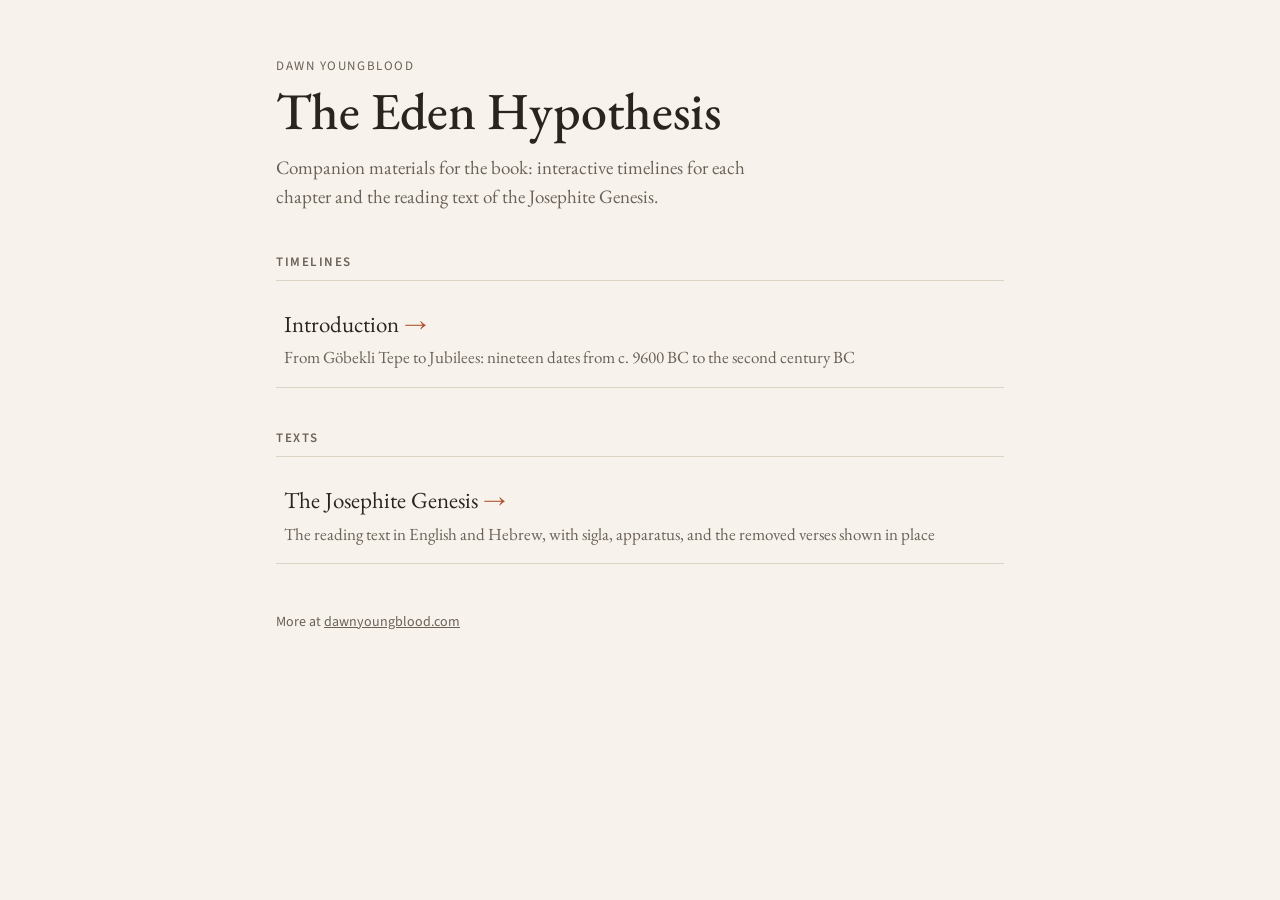
==== index.html @ b76349f7 "Set up companion site: home page, introduction timeline, Josephite Genesis Co-Authored-By: Claude Op" ====
<!doctype html>
<html lang="en">
<head>
<meta charset="utf-8">
<meta name="viewport" content="width=device-width, initial-scale=1">
<title>The Eden Hypothesis</title>
<meta name="description" content="Companion materials for The Eden Hypothesis by Dawn Youngblood: interactive timelines and the Josephite Genesis reading text.">
<link rel="preconnect" href="https://fonts.googleapis.com">
<link rel="preconnect" href="https://fonts.gstatic.com" crossorigin>
<link href="https://fonts.googleapis.com/css2?family=EB+Garamond:ital,wght@0,400;0,500;1,400&family=Source+Sans+3:wght@400;600&display=swap" rel="stylesheet">
<style>
:root{--bg:#f7f3ec;--surface:#fffdf8;--ink:#2a241d;--muted:#6b6157;--rule:#ddd3c4;--accent:#b0502a;
  --serif:"EB Garamond",Garamond,Georgia,serif;--sans:"Source Sans 3",system-ui,-apple-system,"Segoe UI",sans-serif}
@media (prefers-color-scheme: dark){:root:not([data-theme="light"]){--bg:#1b1815;--surface:#24201c;--ink:#ede6db;--muted:#a99e90;--rule:#3b342d;--accent:#e2865c}}
:root[data-theme="dark"]{--bg:#1b1815;--surface:#24201c;--ink:#ede6db;--muted:#a99e90;--rule:#3b342d;--accent:#e2865c}
*{box-sizing:border-box}
body{margin:0;background:var(--bg);color:var(--ink);font-family:var(--serif);font-size:19px;line-height:1.55;-webkit-font-smoothing:antialiased}
.wrap{max-width:760px;margin:0 auto;padding:56px 16px 64px}
.kicker{font-family:var(--sans);font-size:13px;letter-spacing:.12em;text-transform:uppercase;color:var(--muted);margin:0 0 8px}
h1{font-weight:500;font-size:clamp(36px,6vw,52px);line-height:1.05;margin:0 0 14px}
.lede{color:var(--muted);margin:0 0 40px;max-width:58ch}
h2{font-family:var(--sans);font-size:13px;letter-spacing:.12em;text-transform:uppercase;color:var(--muted);font-weight:600;margin:40px 0 10px;padding-bottom:8px;border-bottom:1px solid var(--rule)}
ul{list-style:none;margin:0;padding:0}
li{border-bottom:1px solid var(--rule)}
a.item{display:block;padding:16px 8px;color:inherit;text-decoration:none;border-radius:6px}
a.item:hover{background:var(--surface)}
a.item:focus-visible{outline:2px solid var(--accent);outline-offset:2px}
.t{font-size:23px;display:block}
.t::after{content:" →";color:var(--accent)}
.d{color:var(--muted);font-size:17px;display:block;margin-top:2px}
footer{margin-top:48px;font-family:var(--sans);font-size:14px;color:var(--muted)}
footer a{color:inherit}
</style>
</head>
<body>
<main class="wrap">
  <p class="kicker">Dawn Youngblood</p>
  <h1>The Eden Hypothesis</h1>
  <p class="lede">Companion materials for the book: interactive timelines for each chapter and the reading text of the Josephite Genesis.</p>

  <h2>Timelines</h2>
  <ul>
    <li><a class="item" href="timelines/introduction.html"><span class="t">Introduction</span>
      <span class="d">From Göbekli Tepe to Jubilees: nineteen dates from c. 9600 BC to the second century BC</span></a></li>
  </ul>

  <h2>Texts</h2>
  <ul>
    <li><a class="item" href="josephite-genesis/"><span class="t">The Josephite Genesis</span>
      <span class="d">The reading text in English and Hebrew, with sigla, apparatus, and the removed verses shown in place</span></a></li>
  </ul>

  <footer><p>More at <a href="https://dawnyoungblood.com">dawnyoungblood.com</a></p></footer>
</main>
</body>
</html>
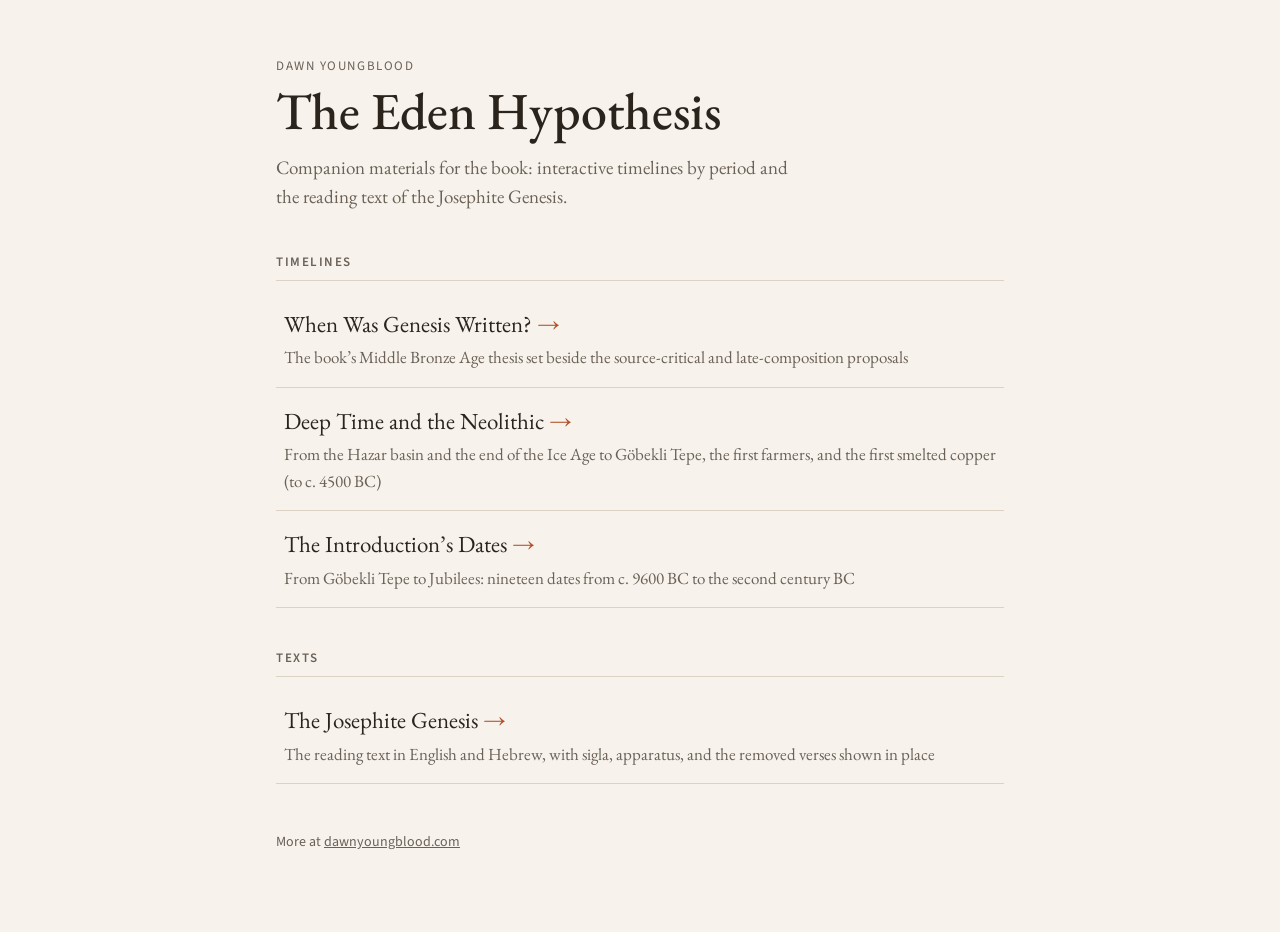
==== commit a6d50b27: "Add shared timeline engine, Neolithic and Genesis-dating timelines; Clayton Egyptian dates Co-Author" ====
--- a/index.html
+++ b/index.html
@@ -36,11 +36,15 @@
 <main class="wrap">
   <p class="kicker">Dawn Youngblood</p>
   <h1>The Eden Hypothesis</h1>
-  <p class="lede">Companion materials for the book: interactive timelines for each chapter and the reading text of the Josephite Genesis.</p>
+  <p class="lede">Companion materials for the book: interactive timelines by period and the reading text of the Josephite Genesis.</p>
 
   <h2>Timelines</h2>
   <ul>
-    <li><a class="item" href="timelines/introduction.html"><span class="t">Introduction</span>
+    <li><a class="item" href="timelines/genesis-dating.html"><span class="t">When Was Genesis Written?</span>
+      <span class="d">The book’s Middle Bronze Age thesis set beside the source-critical and late-composition proposals</span></a></li>
+    <li><a class="item" href="timelines/neolithic.html"><span class="t">Deep Time and the Neolithic</span>
+      <span class="d">From the Hazar basin and the end of the Ice Age to Göbekli Tepe, the first farmers, and the first smelted copper (to c. 4500 BC)</span></a></li>
+    <li><a class="item" href="timelines/introduction.html"><span class="t">The Introduction’s Dates</span>
       <span class="d">From Göbekli Tepe to Jubilees: nineteen dates from c. 9600 BC to the second century BC</span></a></li>
   </ul>
 
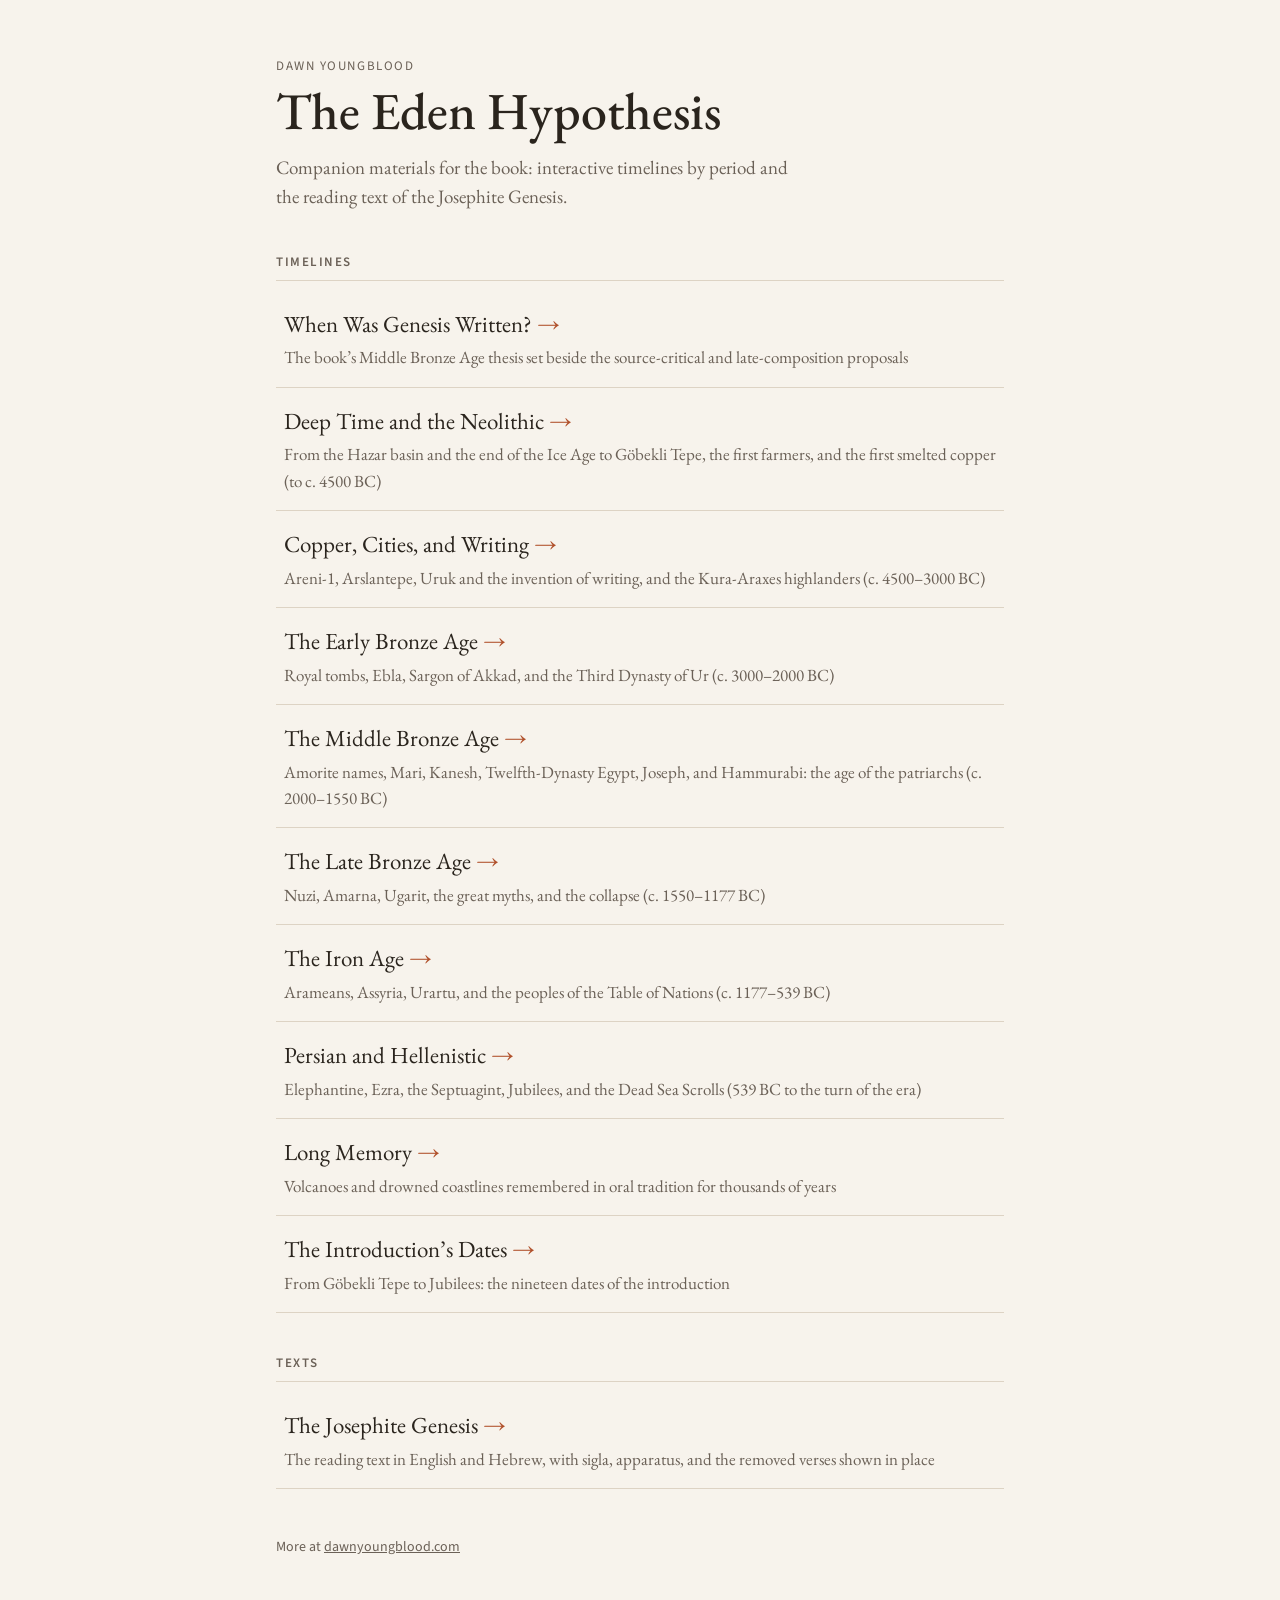
==== commit 8b8b07df: "Add all period timelines, Long Memory page, and home-page listing Co-Authored-By: Claude Opus 5.5 <n" ====
--- a/index.html
+++ b/index.html
@@ -44,8 +44,22 @@
       <span class="d">The book’s Middle Bronze Age thesis set beside the source-critical and late-composition proposals</span></a></li>
     <li><a class="item" href="timelines/neolithic.html"><span class="t">Deep Time and the Neolithic</span>
       <span class="d">From the Hazar basin and the end of the Ice Age to Göbekli Tepe, the first farmers, and the first smelted copper (to c. 4500 BC)</span></a></li>
+    <li><a class="item" href="timelines/chalcolithic.html"><span class="t">Copper, Cities, and Writing</span>
+      <span class="d">Areni-1, Arslantepe, Uruk and the invention of writing, and the Kura-Araxes highlanders (c. 4500–3000 BC)</span></a></li>
+    <li><a class="item" href="timelines/early-bronze.html"><span class="t">The Early Bronze Age</span>
+      <span class="d">Royal tombs, Ebla, Sargon of Akkad, and the Third Dynasty of Ur (c. 3000–2000 BC)</span></a></li>
+    <li><a class="item" href="timelines/middle-bronze.html"><span class="t">The Middle Bronze Age</span>
+      <span class="d">Amorite names, Mari, Kanesh, Twelfth-Dynasty Egypt, Joseph, and Hammurabi: the age of the patriarchs (c. 2000–1550 BC)</span></a></li>
+    <li><a class="item" href="timelines/late-bronze.html"><span class="t">The Late Bronze Age</span>
+      <span class="d">Nuzi, Amarna, Ugarit, the great myths, and the collapse (c. 1550–1177 BC)</span></a></li>
+    <li><a class="item" href="timelines/iron-age.html"><span class="t">The Iron Age</span>
+      <span class="d">Arameans, Assyria, Urartu, and the peoples of the Table of Nations (c. 1177–539 BC)</span></a></li>
+    <li><a class="item" href="timelines/persian-hellenistic.html"><span class="t">Persian and Hellenistic</span>
+      <span class="d">Elephantine, Ezra, the Septuagint, Jubilees, and the Dead Sea Scrolls (539 BC to the turn of the era)</span></a></li>
+    <li><a class="item" href="timelines/long-memory.html"><span class="t">Long Memory</span>
+      <span class="d">Volcanoes and drowned coastlines remembered in oral tradition for thousands of years</span></a></li>
     <li><a class="item" href="timelines/introduction.html"><span class="t">The Introduction’s Dates</span>
-      <span class="d">From Göbekli Tepe to Jubilees: nineteen dates from c. 9600 BC to the second century BC</span></a></li>
+      <span class="d">From Göbekli Tepe to Jubilees: the nineteen dates of the introduction</span></a></li>
   </ul>
 
   <h2>Texts</h2>
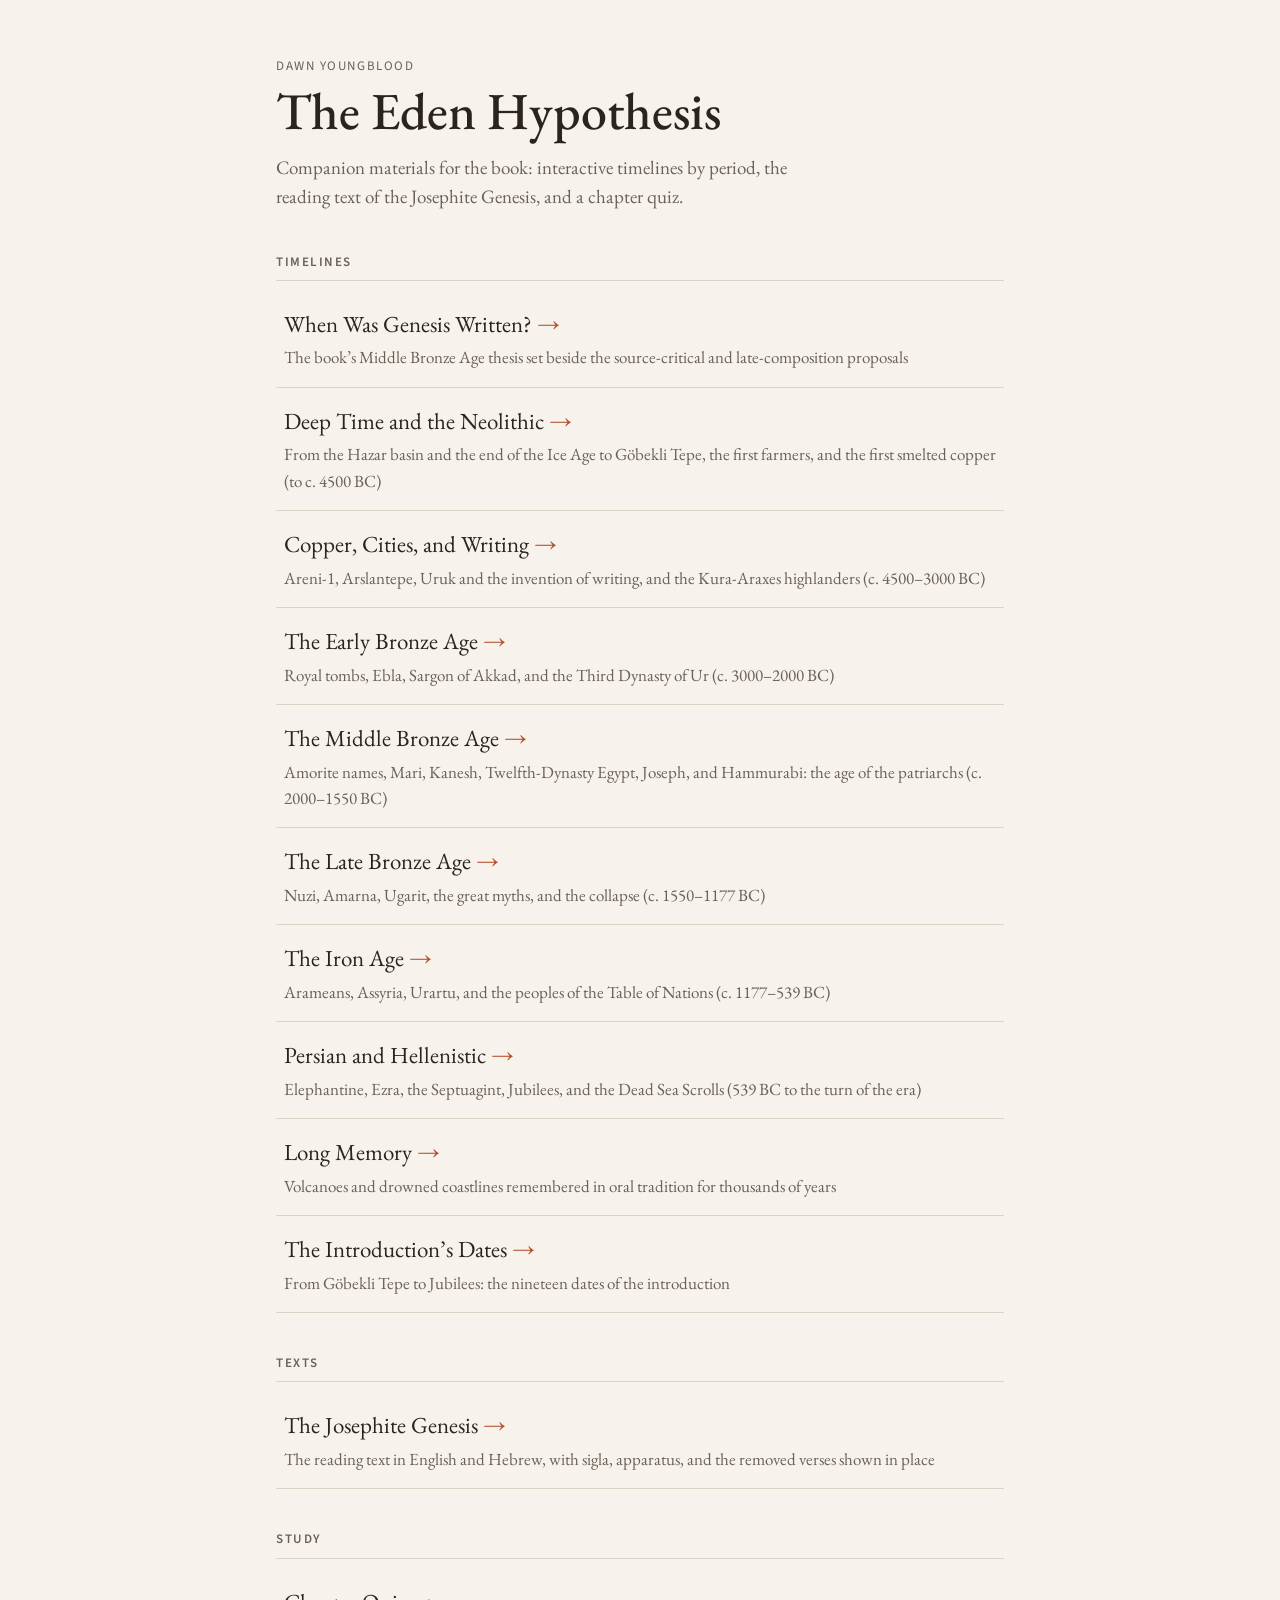
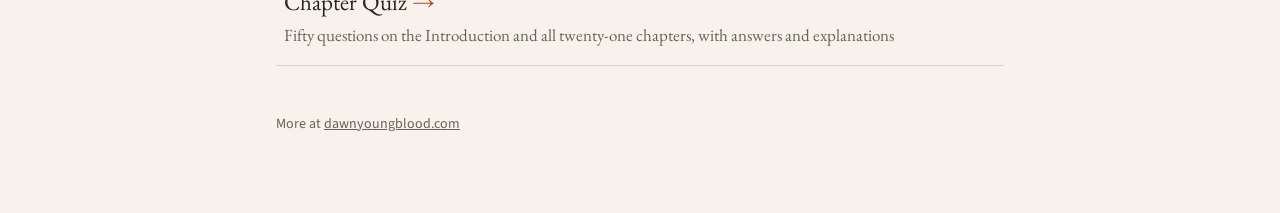
==== commit a4ebab34: "Add interactive chapter quiz Fifty multiple-choice questions on the Introduction and all twenty-one " ====
--- a/index.html
+++ b/index.html
@@ -4,7 +4,7 @@
 <meta charset="utf-8">
 <meta name="viewport" content="width=device-width, initial-scale=1">
 <title>The Eden Hypothesis</title>
-<meta name="description" content="Companion materials for The Eden Hypothesis by Dawn Youngblood: interactive timelines and the Josephite Genesis reading text.">
+<meta name="description" content="Companion materials for The Eden Hypothesis by Dawn Youngblood: interactive timelines, the Josephite Genesis reading text, and a chapter quiz.">
 <link rel="preconnect" href="https://fonts.googleapis.com">
 <link rel="preconnect" href="https://fonts.gstatic.com" crossorigin>
 <link href="https://fonts.googleapis.com/css2?family=EB+Garamond:ital,wght@0,400;0,500;1,400&family=Source+Sans+3:wght@400;600&display=swap" rel="stylesheet">
@@ -36,7 +36,7 @@
 <main class="wrap">
   <p class="kicker">Dawn Youngblood</p>
   <h1>The Eden Hypothesis</h1>
-  <p class="lede">Companion materials for the book: interactive timelines by period and the reading text of the Josephite Genesis.</p>
+  <p class="lede">Companion materials for the book: interactive timelines by period, the reading text of the Josephite Genesis, and a chapter quiz.</p>
 
   <h2>Timelines</h2>
   <ul>
@@ -68,6 +68,12 @@
       <span class="d">The reading text in English and Hebrew, with sigla, apparatus, and the removed verses shown in place</span></a></li>
   </ul>
 
+  <h2>Study</h2>
+  <ul>
+    <li><a class="item" href="quiz/"><span class="t">Chapter Quiz</span>
+      <span class="d">Fifty questions on the Introduction and all twenty-one chapters, with answers and explanations</span></a></li>
+  </ul>
+
   <footer><p>More at <a href="https://dawnyoungblood.com">dawnyoungblood.com</a></p></footer>
 </main>
 </body>
